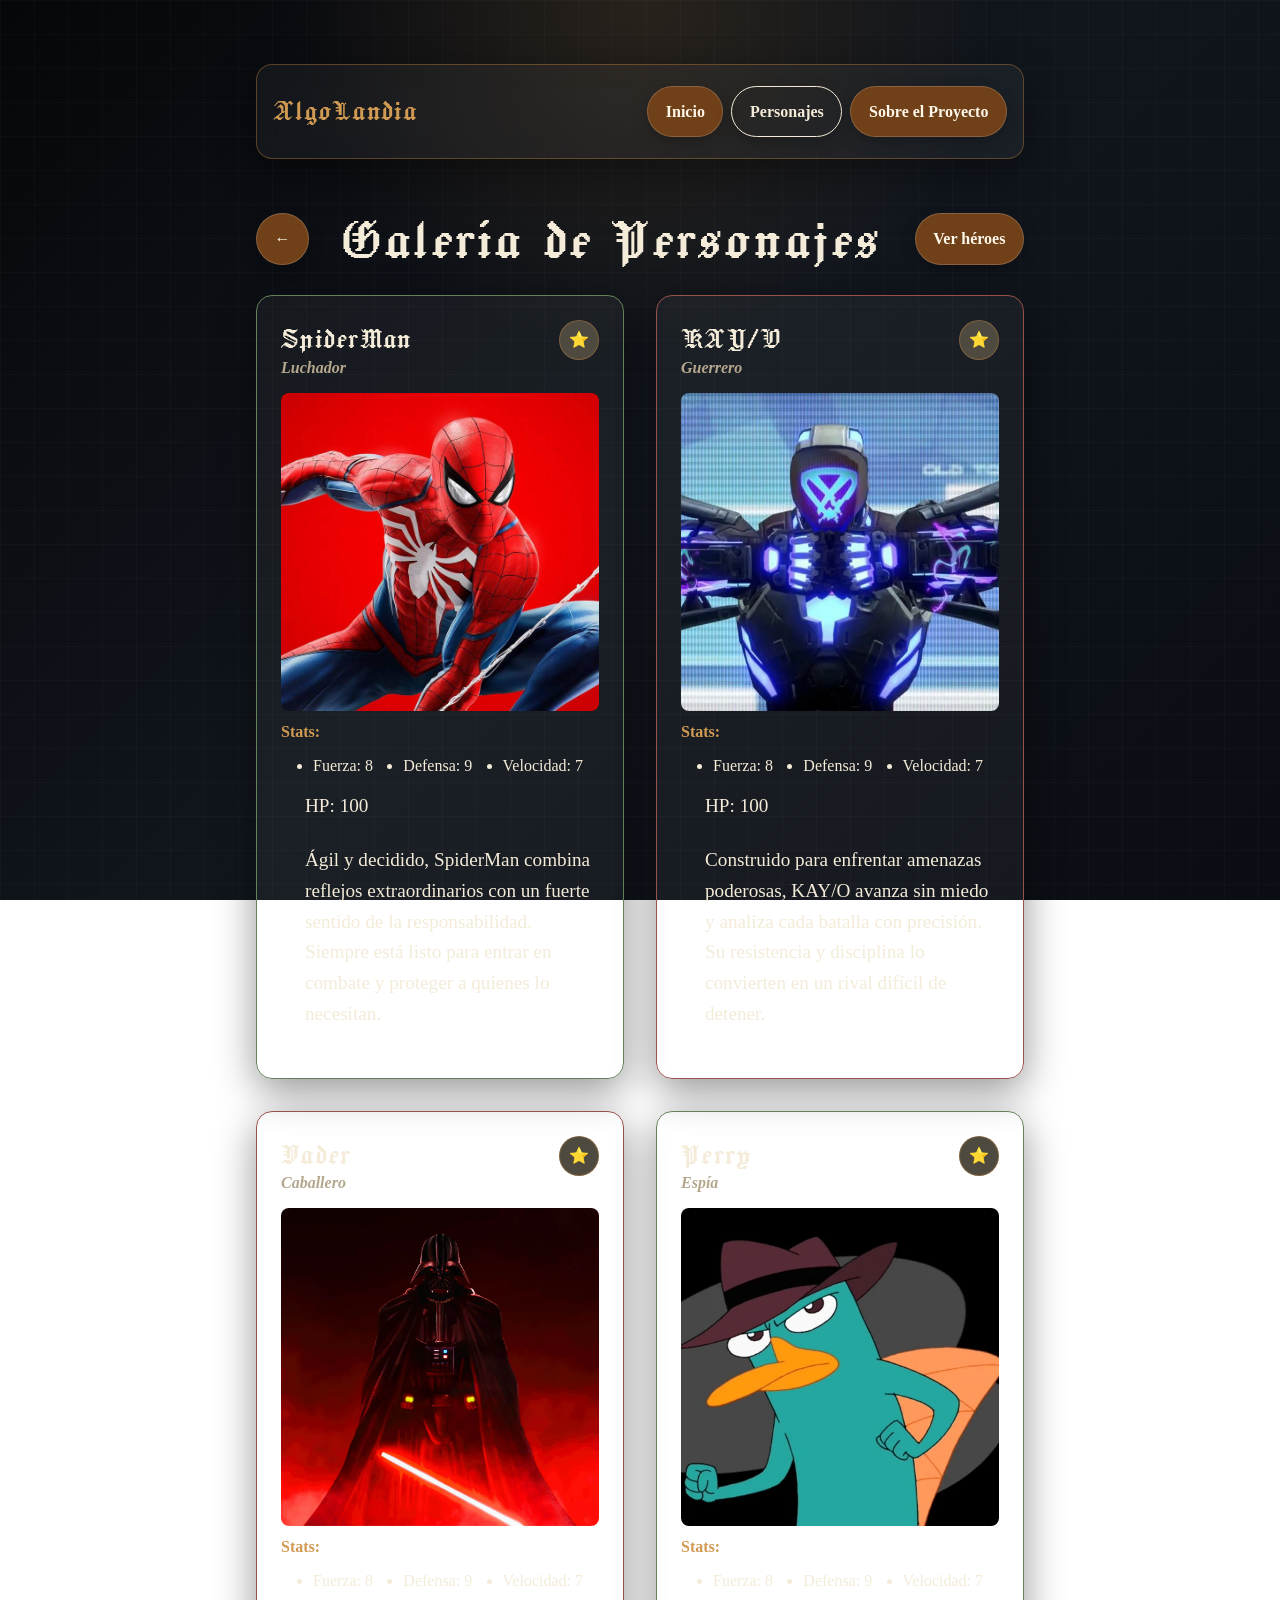
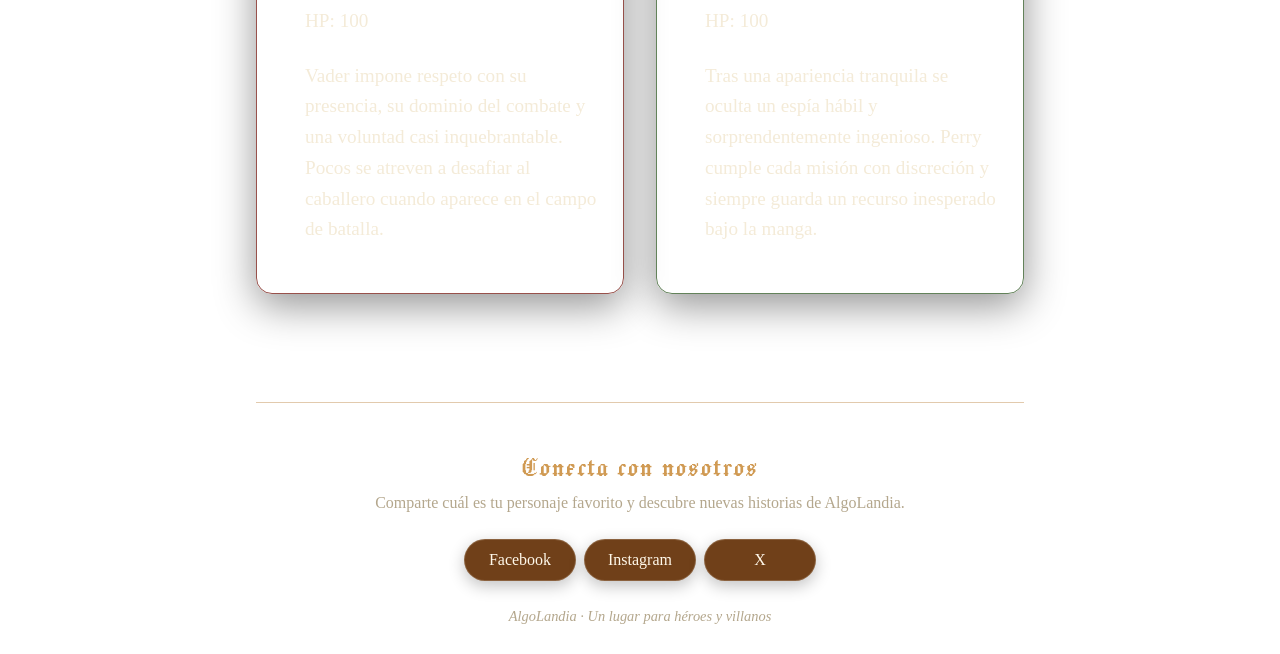
==== src/pages/personajes.html @ d3a714c1 "feat: improve Bootstrap layout and navigation" ====
<!DOCTYPE html>
<html lang="es-CO">

<head>
  <meta charset="UTF-8" />
  <meta name="viewport" content="width=device-width, initial-scale=1.0" />
  <title>Personajes de AlgoLandia</title>
  <link href="https://cdn.jsdelivr.net/npm/bootstrap@5.3.8/dist/css/bootstrap.min.css" rel="stylesheet" integrity="sha384-sRIl4kxILFvY47J16cr9ZwB07vP4J8+LH7qKQnuqkuIAvNWLzeN8tE5YBujZqJLB" crossorigin="anonymous">
  <link rel="stylesheet" href="../styles.css" />
</head>

<body class="site-body">
  <nav id="btnrow" class="site-navbar navbar navbar-expand-lg rounded-4 px-3 py-3 mb-5" data-bs-theme="dark" aria-label="Navegación principal">
    <div class="container-fluid px-0">
      <a class="navbar-brand me-4" href="../index.html">AlgoLandia</a>
      <button class="navbar-toggler" type="button" data-bs-toggle="collapse" data-bs-target="#main-navigation" aria-controls="main-navigation" aria-expanded="false" aria-label="Mostrar u ocultar navegación">
        <span class="navbar-toggler-icon"></span>
      </button>
      <div class="collapse navbar-collapse" id="main-navigation">
        <div id="nav-actions" class="navbar-nav ms-auto flex-wrap align-items-lg-center gap-2 pt-3 pt-lg-0">
          <a class="btn brand-btn rounded-pill fw-bold" href="../index.html">Inicio</a>
          <a class="btn brand-btn rounded-pill fw-bold active" href="./personajes.html" aria-current="page">Personajes</a>
          <a class="btn brand-btn rounded-pill fw-bold" href="#">Sobre el Proyecto</a>
        </div>
      </div>
    </div>
  </nav>
  <header id="head" class="page-header d-grid align-items-center gap-3">
    <a class="btn brand-btn rounded-pill fw-bold" href="../index.html" aria-label="Volver al inicio">&larr;</a>
    <h1 id="galeria-personajes" class="m-0 text-center">Galería de Personajes</h1>
  </header>
  <main>
    <div class="gallery-grid container-fluid d-flex flex-wrap justify-content-center align-items-stretch mt-4 px-0" id="galeria">

      <!-- SpiderMan -->

      <article class="card character-card p-4 rounded-4" data-tipo="heroe">
        <h2 class="nombre m-0">SpiderMan</h2>
        <h4 class="clase m-0 fst-italic">Luchador</h4>
        <img class="character-image img-fluid w-100 rounded-3 mt-3 mb-3" src="../../public/img/SpiderMan.png" alt="SpiderMan" />
        <div>
          <h4 class="card-subtitle mb-2">Stats:</h4>
          <ul class="stats d-flex justify-content-between gap-2 m-3 ps-3">
            <li>Fuerza: 8</li>
            <li>Defensa: 9</li>
            <li>Velocidad: 7</li>
          </ul>
          <p class="vida d-flex align-items-center gap-2 ms-4 mb-4">HP: 100</p>
        </div>
        <p class="ms-4 mb-4">Ágil y decidido, SpiderMan combina reflejos extraordinarios con un fuerte sentido de la responsabilidad.
          Siempre está listo para entrar en combate y proteger a quienes lo necesitan.</p>
      </article>

      <!-- KAYO -->

      <article class="card character-card p-4 rounded-4" data-tipo="villano">
        <h2 class="nombre m-0">KAY/O</h2>
        <h4 class="clase m-0 fst-italic">Guerrero</h4>
        <img class="character-image img-fluid w-100 rounded-3 mt-3 mb-3" src="../../public/img/KAYO.png" alt="KAY/O" />
        <div>
          <h4 class="card-subtitle mb-2">Stats:</h4>
          <ul class="stats d-flex justify-content-between gap-2 m-3 ps-3">
            <li>Fuerza: 8</li>
            <li>Defensa: 9</li>
            <li>Velocidad: 7</li>
          </ul>
          <p class="vida d-flex align-items-center gap-2 ms-4 mb-4">HP: 100</p>
        </div>
        <p class="ms-4 mb-4">Construido para enfrentar amenazas poderosas, KAY/O avanza sin miedo y analiza cada batalla con precisión.
          Su resistencia y disciplina lo convierten en un rival difícil de detener.</p>
      </article>

      <!-- Vader -->

      <article class="card character-card p-4 rounded-4" data-tipo="villano">
        <h2 class="nombre m-0">Vader</h2>
        <h4 class="clase m-0 fst-italic">Caballero</h4>
        <img class="character-image img-fluid w-100 rounded-3 mt-3 mb-3" src="../../public/img/Vader.png" alt="Vader" />
        <div>
          <h4 class="card-subtitle mb-2">Stats:</h4>
          <ul class="stats d-flex justify-content-between gap-2 m-3 ps-3">
            <li>Fuerza: 8</li>
            <li>Defensa: 9</li>
            <li>Velocidad: 7</li>
          </ul>
          <p class="vida d-flex align-items-center gap-2 ms-4 mb-4">HP: 100</p>
        </div>
        <p class="ms-4 mb-4">Vader impone respeto con su presencia, su dominio del combate y una voluntad casi inquebrantable. Pocos se
          atreven a desafiar al caballero cuando aparece en el campo de batalla.</p>
      </article>

      <!-- Perry -->

      <article class="card character-card p-4 rounded-4" data-tipo="heroe">
        <h2 class="nombre m-0">Perry</h2>
        <h4 class="clase m-0 fst-italic">Espía</h4>
        <img class="character-image img-fluid w-100 rounded-3 mt-3 mb-3" src="../../public/img/Perry.png" alt="Perry" />
        <div>
          <h4 class="card-subtitle mb-2">Stats:</h4>
          <ul class="stats d-flex justify-content-between gap-2 m-3 ps-3">
            <li>Fuerza: 8</li>
            <li>Defensa: 9</li>
            <li>Velocidad: 7</li>
          </ul>
          <p class="vida d-flex align-items-center gap-2 ms-4 mb-4">HP: 100</p>
        </div>
        <p class="ms-4 mb-4">Tras una apariencia tranquila se oculta un espía hábil y sorprendentemente ingenioso. Perry cumple cada
          misión con discreción y siempre guarda un recurso inesperado bajo la manga.</p>
      </article>

    </div>
  </main>

  <footer class="redes-pagina d-flex flex-column align-items-center justify-content-center pt-5 text-center">
    <h3 class="mb-1">Conecta con nosotros</h3>
    <p class="footer-copy mb-3">Comparte cuál es tu personaje favorito y descubre nuevas historias de AlgoLandia.</p>
    <nav class="d-flex flex-wrap align-items-center justify-content-center gap-2 my-2 mb-4 p-0" aria-label="Redes sociales">
      <a href="https://facebook.com" class="btn brand-btn social-link rounded-pill px-3 py-2">Facebook</a>
      <a href="https://instagram.com" class="btn brand-btn social-link rounded-pill px-3 py-2">Instagram</a>
      <a href="https://twitter.com" class="btn brand-btn social-link rounded-pill px-3 py-2">X</a>
    </nav>
    <p class="footer-note m-0 fst-italic">AlgoLandia · Un lugar para héroes y villanos</p>
  </footer>
  <script src="../js/personajes.js" defer></script>
  <script src="https://cdn.jsdelivr.net/npm/bootstrap@5.3.8/dist/js/bootstrap.bundle.min.js" integrity="sha384-FKyoEForCGlyvwx9Hj09JcYn3nv7wiPVlz7YYwJrWVcXK/BmnVDxM+D2scQbITxI" crossorigin="anonymous"></script>
</body>

</html>
---- src/styles.css ----
@import url("https://fonts.googleapis.com/css2?family=Jacquard+24&display=swap");

:root {
    --text: #f4ebd8;
    --muted: #b4a78d;
    --accent: #b9823d;
    --accent-hover: #d09a53;
    --accent-strong: #704019;
    --border: rgba(185, 130, 61, 0.42);
    --panel: rgba(255, 255, 255, 0.045);
    --shadow: 0 12px 40px rgba(0, 0, 0, 0.42);

    --heroe: #63825a;
    --heroe-soft: rgba(99, 130, 90, 0.16);
    --villano: #98514b;
    --villano-soft: rgba(152, 81, 75, 0.16);
}

html {
    min-width: 320px;
    min-height: 100%;
    background:
        radial-gradient(circle at top, rgba(185, 130, 61, 0.16), transparent 32%),
        linear-gradient(135deg, #06070a 0%, #11161d 50%, #0a0d13 100%);
    background-attachment: fixed;
}

.site-body {
    width: 60%;
    min-height: 100vh;
    margin: 5% auto 2%;
    font-family: Georgia, "Times New Roman", serif;
    line-height: 1.6;
    color: var(--text);
    background: transparent;
}

.site-body::before {
    content: "";
    position: fixed;
    inset: 0;
    pointer-events: none;
    background-image:
        linear-gradient(rgba(255, 255, 255, 0.025) 1px, transparent 1px),
        linear-gradient(90deg, rgba(255, 255, 255, 0.025) 1px, transparent 1px);
    background-size: 34px 34px;
}

.site-body > * {
    position: relative;
}

h1,
h2,
h3 {
    font-family: "Jacquard 24", Georgia, serif;
    letter-spacing: 0.04em;
}

h1 {
    font-size: clamp(2.8rem, 6vw, 4rem);
    line-height: 1;
}

p {
    font-family: "Times New Roman", Times, serif;
    font-size: 1.2rem;
}

.site-navbar {
    border: 1px solid var(--border);
    background-color: var(--panel);
    box-shadow: var(--shadow);
    backdrop-filter: blur(12px);
}

.site-navbar .navbar-brand {
    color: var(--accent-hover);
    font-family: "Jacquard 24", Georgia, serif;
    font-size: 2rem;
    letter-spacing: 0.04em;
}

.site-navbar .navbar-brand:hover,
.site-navbar .navbar-brand:focus {
    color: var(--text);
}

.site-navbar .navbar-toggler {
    border-color: var(--border);
}

.home-main {
    min-height: calc(80vh - 10rem);
}

.brand-btn {
    padding: 0.8rem 1.1rem;
    border: 1px solid rgba(244, 235, 216, 0.2);
    color: #fff8ea;
    background-color: var(--accent-strong);
    box-shadow: 0 5px 16px rgba(0, 0, 0, 0.24);
    font-family: inherit;
    transition: transform 0.2s ease, background-color 0.2s ease, border-color 0.2s ease;
}

.brand-btn:hover {
    border-color: var(--accent-hover);
    color: #fff8ea;
    background-color: #845025;
    transform: translateY(-2px);
}

.brand-btn:focus-visible,
.favorite-btn:focus-visible {
    outline: 3px solid var(--accent-hover);
    outline-offset: 3px;
}

.brand-btn:disabled {
    cursor: wait;
    opacity: 0.7;
    transform: none;
}

.favorite-btn {
    width: 2.5rem;
    height: 2.5rem;
    border: 1px solid var(--border);
    color: var(--text);
    background-color: #4f4a3f;
    font-family: inherit;
    text-decoration: none;
    cursor: pointer;
    transition: transform 0.2s ease, background-color 0.2s ease;
}

.favorite-btn:hover {
    background-color: var(--accent-strong);
    transform: scale(1.06);
}

.page-header {
    grid-template-columns: auto minmax(0, 1fr) auto;
}

.gallery-grid {
    gap: 2rem;
}

.character-card {
    display: block;
    flex: 1 1 360px;
    max-width: 500px;
    border-color: var(--border);
    color: var(--text);
    background-color: var(--panel);
    box-shadow: var(--shadow);
    transition: transform 0.3s ease, background-color 0.3s ease, border-color 0.3s ease, box-shadow 0.3s ease;
}

.character-image {
    aspect-ratio: 1 / 1;
    object-fit: cover;
    object-position: top;
}

.character-card:hover {
    box-shadow: 0 16px 46px rgba(0, 0, 0, 0.5);
    transform: translateY(-4px);
}

[data-tipo="heroe"] {
    border-color: var(--heroe);
}

[data-tipo="heroe"]:hover {
    border-color: #83a579;
    background-color: var(--heroe-soft);
}

[data-tipo="villano"] {
    border-color: var(--villano);
}

[data-tipo="villano"]:hover {
    border-color: #b66b64;
    background-color: var(--villano-soft);
}

.nombre {
    font-size: 2rem;
}

.clase {
    color: var(--muted);
}

.character-card h4,
.stats {
    font-family: Georgia, "Times New Roman", serif;
    font-size: 1rem;
    line-height: normal;
}

.character-card h4 {
    font-weight: 700;
}

.card-subtitle {
    color: var(--accent-hover);
}

#filter {
    margin: 0;
}

.redes-pagina {
    margin-top: clamp(4rem, 12vh, 7rem);
    border-top: 1px solid var(--border);
}

.redes-pagina h3 {
    color: var(--accent-hover);
    font-size: 1.8rem;
}

.daily-quote-panel {
    max-width: 42rem;
    border: 1px solid var(--border);
    background:
        linear-gradient(135deg, rgba(185, 130, 61, 0.1), rgba(255, 255, 255, 0.025));
    box-shadow: 0 10px 28px rgba(0, 0, 0, 0.24);
}

.daily-quote-title {
    color: var(--accent-hover);
    font-family: "Jacquard 24", Georgia, serif;
    font-size: 1.65rem;
    letter-spacing: 0.04em;
}

.daily-quote-copy {
    color: var(--muted);
    font-size: 1rem;
}

.quote {
    color: var(--text);
    background-color: rgba(6, 7, 10, 0.56);
    border-left: 3px solid var(--accent);
    box-shadow: inset 0 0 0 1px rgba(244, 235, 216, 0.06);
}

.social-link {
    min-width: 7rem;
}

.footer-copy {
    max-width: 34rem;
    color: var(--muted);
    font-size: 1rem;
}

.footer-note {
    color: var(--muted);
    font-size: 0.9rem;
}

.resaltado {
    box-shadow: 0 0 0 2px var(--accent), var(--shadow);
}

@media (max-width: 900px) {
    .site-body {
        width: auto;
        margin: 2rem 1.25rem;
    }

    .page-header {
        grid-template-columns: auto minmax(0, 1fr);
    }

    #filter {
        grid-column: 1 / -1;
        width: 100%;
    }
}

@media (max-width: 520px) {
    .site-body {
        margin: 1.25rem 0.75rem;
    }

    .home-main {
        padding-top: 2rem;
    }

    .site-body main > p,
    .character-card p {
        margin-left: 0 !important;
    }

    .stats {
        flex-direction: column;
    }

    #btnrow .btn {
        width: 100%;
    }
}

@media (prefers-reduced-motion: reduce) {
    *,
    *::before,
    *::after {
        transition-duration: 0.01ms !important;
    }
}
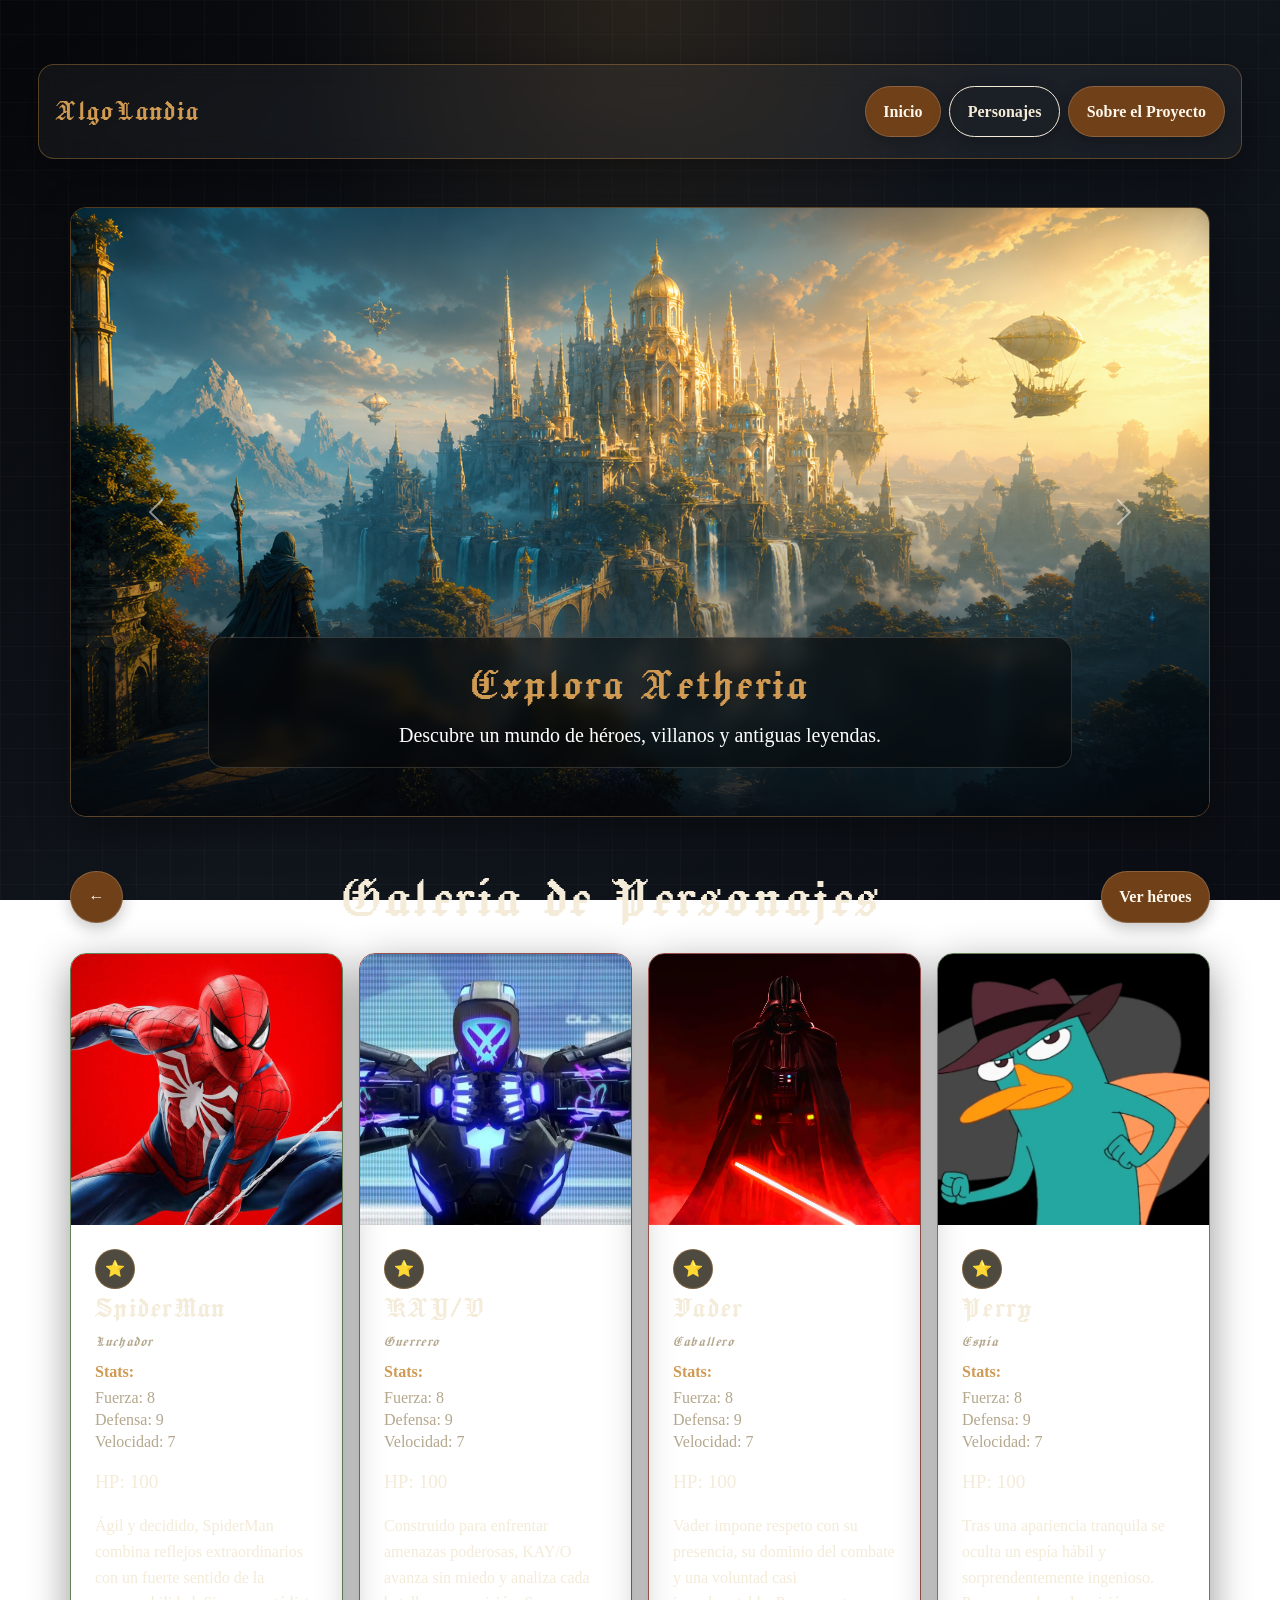
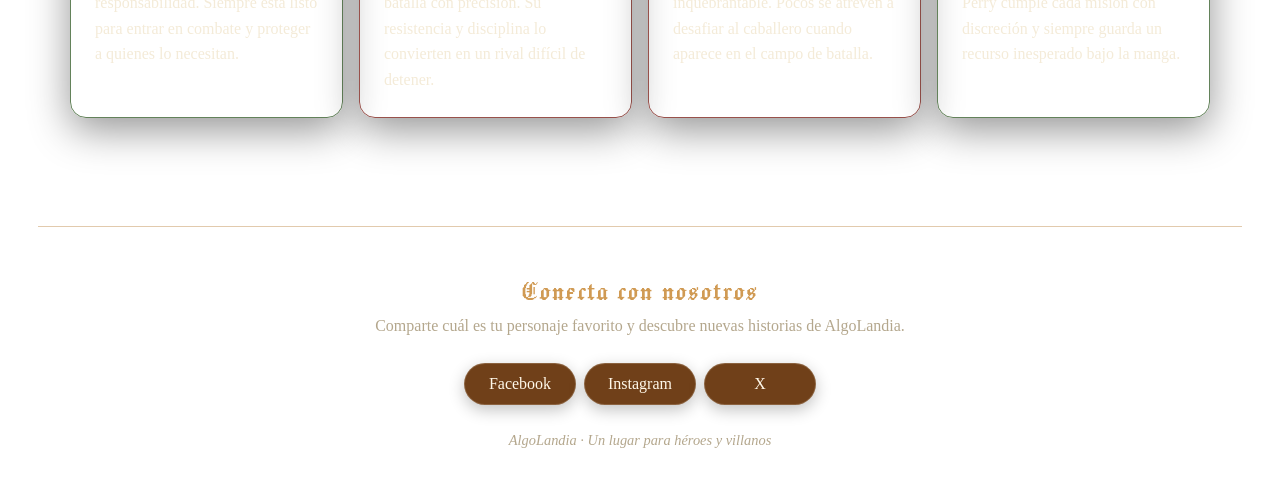
==== commit cd4e9649: "feat: enhance character gallery page with carousel and responsive grid - Integrates a dynamic image " ====
--- a/src/pages/personajes.html
+++ b/src/pages/personajes.html
@@ -25,90 +25,137 @@
       </div>
     </div>
   </nav>
-  <header id="head" class="page-header d-grid align-items-center gap-3">
-    <a class="btn brand-btn rounded-pill fw-bold" href="../index.html" aria-label="Volver al inicio">&larr;</a>
-    <h1 id="galeria-personajes" class="m-0 text-center">Galería de Personajes</h1>
-  </header>
   <main>
-    <div class="gallery-grid container-fluid d-flex flex-wrap justify-content-center align-items-stretch mt-4 px-0" id="galeria">
+    <section class="container px-0 mb-5" aria-label="Presentación de Legends of Aetheria">
+      <div id="aetheria-carousel" class="aetheria-carousel carousel slide carousel-fade rounded-4 overflow-hidden" data-bs-ride="carousel" data-bs-interval="7000">
+        <div class="carousel-inner">
+          <div class="carousel-item active">
+            <img class="carousel-image d-block w-100" src="../../public/img/aetheria-explora.png" alt="Ciudadela luminosa de Aetheria entre montañas y cascadas" />
+            <div class="carousel-caption d-block rounded-4">
+              <h2>Explora Aetheria</h2>
+              <p>Descubre un mundo de héroes, villanos y antiguas leyendas.</p>
+            </div>
+          </div>
+          <div class="carousel-item">
+            <img class="carousel-image d-block w-100" src="../../public/img/aetheria-forja.png" alt="Héroe forjando una espada mágica en un taller ancestral" />
+            <div class="carousel-caption d-block rounded-4">
+              <h2>Forja tu leyenda</h2>
+              <p>Elige tu personaje y comienza tu propia aventura.</p>
+            </div>
+          </div>
+          <div class="carousel-item">
+            <img class="carousel-image d-block w-100" src="../../public/img/aetheria-aventura.png" alt="Grupo de aventureros cruzando un puente hacia una torre iluminada" />
+            <div class="carousel-caption d-block rounded-4">
+              <h2>Comparte la aventura</h2>
+              <p>Juega, diviértete y encuentra aliados en el camino.</p>
+            </div>
+          </div>
+        </div>
+        <button class="carousel-control-prev" type="button" data-bs-target="#aetheria-carousel" data-bs-slide="prev">
+          <span class="carousel-control-prev-icon" aria-hidden="true"></span>
+          <span class="visually-hidden">Anterior</span>
+        </button>
+        <button class="carousel-control-next" type="button" data-bs-target="#aetheria-carousel" data-bs-slide="next">
+          <span class="carousel-control-next-icon" aria-hidden="true"></span>
+          <span class="visually-hidden">Siguiente</span>
+        </button>
+      </div>
+    </section>
 
-      <!-- SpiderMan -->
+    <section class="container px-0" aria-labelledby="galeria-personajes">
+      <header id="head" class="page-header d-grid align-items-center gap-3 mb-4">
+        <a class="btn brand-btn rounded-pill fw-bold" href="../index.html" aria-label="Volver al inicio">&larr;</a>
+        <h1 id="galeria-personajes" class="m-0 text-center">Galería de Personajes</h1>
+      </header>
 
-      <article class="card character-card p-4 rounded-4" data-tipo="heroe">
-        <h2 class="nombre m-0">SpiderMan</h2>
-        <h4 class="clase m-0 fst-italic">Luchador</h4>
-        <img class="character-image img-fluid w-100 rounded-3 mt-3 mb-3" src="../../public/img/SpiderMan.png" alt="SpiderMan" />
-        <div>
-          <h4 class="card-subtitle mb-2">Stats:</h4>
-          <ul class="stats d-flex justify-content-between gap-2 m-3 ps-3">
-            <li>Fuerza: 8</li>
-            <li>Defensa: 9</li>
-            <li>Velocidad: 7</li>
-          </ul>
-          <p class="vida d-flex align-items-center gap-2 ms-4 mb-4">HP: 100</p>
+      <div class="row g-3" id="galeria">
+
+        <!-- SpiderMan -->
+
+        <div class="character-column col-12 col-md-6 col-lg-3">
+          <article class="ficha card character-card h-100 rounded-4 overflow-hidden" data-tipo="heroe">
+            <img class="character-image card-img-top img-fluid w-100" src="../../public/img/SpiderMan.png" alt="SpiderMan" />
+            <div class="card-body d-flex flex-column p-4">
+              <h2 class="nombre m-0">SpiderMan</h2>
+              <h3 class="clase fs-6 mt-1 mb-3 fst-italic">Luchador</h3>
+              <h4 class="card-subtitle mb-2">Stats:</h4>
+              <ul class="stats list-unstyled d-grid gap-1 mb-3">
+                <li>Fuerza: 8</li>
+                <li>Defensa: 9</li>
+                <li>Velocidad: 7</li>
+              </ul>
+              <p class="vida d-flex align-items-center gap-2 mb-3">HP: 100</p>
+              <p class="card-text mb-0">Ágil y decidido, SpiderMan combina reflejos extraordinarios con un fuerte sentido de la responsabilidad.
+                Siempre está listo para entrar en combate y proteger a quienes lo necesitan.</p>
+            </div>
+          </article>
         </div>
-        <p class="ms-4 mb-4">Ágil y decidido, SpiderMan combina reflejos extraordinarios con un fuerte sentido de la responsabilidad.
-          Siempre está listo para entrar en combate y proteger a quienes lo necesitan.</p>
-      </article>
 
-      <!-- KAYO -->
+        <!-- KAYO -->
 
-      <article class="card character-card p-4 rounded-4" data-tipo="villano">
-        <h2 class="nombre m-0">KAY/O</h2>
-        <h4 class="clase m-0 fst-italic">Guerrero</h4>
-        <img class="character-image img-fluid w-100 rounded-3 mt-3 mb-3" src="../../public/img/KAYO.png" alt="KAY/O" />
-        <div>
-          <h4 class="card-subtitle mb-2">Stats:</h4>
-          <ul class="stats d-flex justify-content-between gap-2 m-3 ps-3">
-            <li>Fuerza: 8</li>
-            <li>Defensa: 9</li>
-            <li>Velocidad: 7</li>
-          </ul>
-          <p class="vida d-flex align-items-center gap-2 ms-4 mb-4">HP: 100</p>
+        <div class="character-column col-12 col-md-6 col-lg-3">
+          <article class="ficha card character-card h-100 rounded-4 overflow-hidden" data-tipo="villano">
+            <img class="character-image card-img-top img-fluid w-100" src="../../public/img/KAYO.png" alt="KAY/O" />
+            <div class="card-body d-flex flex-column p-4">
+              <h2 class="nombre m-0">KAY/O</h2>
+              <h3 class="clase fs-6 mt-1 mb-3 fst-italic">Guerrero</h3>
+              <h4 class="card-subtitle mb-2">Stats:</h4>
+              <ul class="stats list-unstyled d-grid gap-1 mb-3">
+                <li>Fuerza: 8</li>
+                <li>Defensa: 9</li>
+                <li>Velocidad: 7</li>
+              </ul>
+              <p class="vida d-flex align-items-center gap-2 mb-3">HP: 100</p>
+              <p class="card-text mb-0">Construido para enfrentar amenazas poderosas, KAY/O avanza sin miedo y analiza cada batalla con precisión.
+                Su resistencia y disciplina lo convierten en un rival difícil de detener.</p>
+            </div>
+          </article>
         </div>
-        <p class="ms-4 mb-4">Construido para enfrentar amenazas poderosas, KAY/O avanza sin miedo y analiza cada batalla con precisión.
-          Su resistencia y disciplina lo convierten en un rival difícil de detener.</p>
-      </article>
 
-      <!-- Vader -->
+        <!-- Vader -->
 
-      <article class="card character-card p-4 rounded-4" data-tipo="villano">
-        <h2 class="nombre m-0">Vader</h2>
-        <h4 class="clase m-0 fst-italic">Caballero</h4>
-        <img class="character-image img-fluid w-100 rounded-3 mt-3 mb-3" src="../../public/img/Vader.png" alt="Vader" />
-        <div>
-          <h4 class="card-subtitle mb-2">Stats:</h4>
-          <ul class="stats d-flex justify-content-between gap-2 m-3 ps-3">
-            <li>Fuerza: 8</li>
-            <li>Defensa: 9</li>
-            <li>Velocidad: 7</li>
-          </ul>
-          <p class="vida d-flex align-items-center gap-2 ms-4 mb-4">HP: 100</p>
+        <div class="character-column col-12 col-md-6 col-lg-3">
+          <article class="ficha card character-card h-100 rounded-4 overflow-hidden" data-tipo="villano">
+            <img class="character-image card-img-top img-fluid w-100" src="../../public/img/Vader.png" alt="Vader" />
+            <div class="card-body d-flex flex-column p-4">
+              <h2 class="nombre m-0">Vader</h2>
+              <h3 class="clase fs-6 mt-1 mb-3 fst-italic">Caballero</h3>
+              <h4 class="card-subtitle mb-2">Stats:</h4>
+              <ul class="stats list-unstyled d-grid gap-1 mb-3">
+                <li>Fuerza: 8</li>
+                <li>Defensa: 9</li>
+                <li>Velocidad: 7</li>
+              </ul>
+              <p class="vida d-flex align-items-center gap-2 mb-3">HP: 100</p>
+              <p class="card-text mb-0">Vader impone respeto con su presencia, su dominio del combate y una voluntad casi inquebrantable. Pocos se
+                atreven a desafiar al caballero cuando aparece en el campo de batalla.</p>
+            </div>
+          </article>
         </div>
-        <p class="ms-4 mb-4">Vader impone respeto con su presencia, su dominio del combate y una voluntad casi inquebrantable. Pocos se
-          atreven a desafiar al caballero cuando aparece en el campo de batalla.</p>
-      </article>
 
-      <!-- Perry -->
+        <!-- Perry -->
 
-      <article class="card character-card p-4 rounded-4" data-tipo="heroe">
-        <h2 class="nombre m-0">Perry</h2>
-        <h4 class="clase m-0 fst-italic">Espía</h4>
-        <img class="character-image img-fluid w-100 rounded-3 mt-3 mb-3" src="../../public/img/Perry.png" alt="Perry" />
-        <div>
-          <h4 class="card-subtitle mb-2">Stats:</h4>
-          <ul class="stats d-flex justify-content-between gap-2 m-3 ps-3">
-            <li>Fuerza: 8</li>
-            <li>Defensa: 9</li>
-            <li>Velocidad: 7</li>
-          </ul>
-          <p class="vida d-flex align-items-center gap-2 ms-4 mb-4">HP: 100</p>
+        <div class="character-column col-12 col-md-6 col-lg-3">
+          <article class="ficha card character-card h-100 rounded-4 overflow-hidden" data-tipo="heroe">
+            <img class="character-image card-img-top img-fluid w-100" src="../../public/img/Perry.png" alt="Perry" />
+            <div class="card-body d-flex flex-column p-4">
+              <h2 class="nombre m-0">Perry</h2>
+              <h3 class="clase fs-6 mt-1 mb-3 fst-italic">Espía</h3>
+              <h4 class="card-subtitle mb-2">Stats:</h4>
+              <ul class="stats list-unstyled d-grid gap-1 mb-3">
+                <li>Fuerza: 8</li>
+                <li>Defensa: 9</li>
+                <li>Velocidad: 7</li>
+              </ul>
+              <p class="vida d-flex align-items-center gap-2 mb-3">HP: 100</p>
+              <p class="card-text mb-0">Tras una apariencia tranquila se oculta un espía hábil y sorprendentemente ingenioso. Perry cumple cada
+                misión con discreción y siempre guarda un recurso inesperado bajo la manga.</p>
+            </div>
+          </article>
         </div>
-        <p class="ms-4 mb-4">Tras una apariencia tranquila se oculta un espía hábil y sorprendentemente ingenioso. Perry cumple cada
-          misión con discreción y siempre guarda un recurso inesperado bajo la manga.</p>
-      </article>
 
-    </div>
+      </div>
+    </section>
   </main>
 
   <footer class="redes-pagina d-flex flex-column align-items-center justify-content-center pt-5 text-center">
--- a/src/styles.css
+++ b/src/styles.css
@@ -26,7 +26,7 @@
 }
 
 .site-body {
-    width: 60%;
+    width: min(94%, 1440px);
     min-height: 100vh;
     margin: 5% auto 2%;
     font-family: Georgia, "Times New Roman", serif;
@@ -144,14 +144,47 @@
     grid-template-columns: auto minmax(0, 1fr) auto;
 }
 
-.gallery-grid {
-    gap: 2rem;
+.aetheria-carousel {
+    border: 1px solid var(--border);
+    box-shadow: var(--shadow);
+}
+
+.carousel-image {
+    height: clamp(22rem, 48vw, 38rem);
+    object-fit: cover;
+    object-position: center;
+}
+
+.aetheria-carousel .carousel-item::after {
+    content: "";
+    position: absolute;
+    inset: 0;
+    background: linear-gradient(to top, rgba(6, 7, 10, 0.84), transparent 58%);
+}
+
+.aetheria-carousel .carousel-caption {
+    z-index: 1;
+    right: 12%;
+    bottom: clamp(1.25rem, 4vw, 3rem);
+    left: 12%;
+    padding: 1rem;
+    background-color: rgba(6, 7, 10, 0.58);
+    border: 1px solid rgba(244, 235, 216, 0.16);
+    backdrop-filter: blur(8px);
+}
+
+.aetheria-carousel .carousel-caption h2 {
+    margin-bottom: 0.25rem;
+    color: var(--accent-hover);
+    font-size: clamp(2rem, 4vw, 3.4rem);
+}
+
+.aetheria-carousel .carousel-caption p {
+    margin: 0;
+    font-size: clamp(0.95rem, 2vw, 1.25rem);
 }
 
 .character-card {
-    display: block;
-    flex: 1 1 360px;
-    max-width: 500px;
     border-color: var(--border);
     color: var(--text);
     background-color: var(--panel);
@@ -163,6 +196,11 @@
     aspect-ratio: 1 / 1;
     object-fit: cover;
     object-position: top;
+}
+
+.character-card .card-text {
+    color: var(--text);
+    font-size: 1rem;
 }
 
 .character-card:hover {
@@ -201,6 +239,10 @@
     font-family: Georgia, "Times New Roman", serif;
     font-size: 1rem;
     line-height: normal;
+}
+
+.stats {
+    color: var(--muted);
 }
 
 .character-card h4 {
@@ -296,13 +338,19 @@
         padding-top: 2rem;
     }
 
-    .site-body main > p,
-    .character-card p {
+    .site-body main > p {
         margin-left: 0 !important;
     }
 
-    .stats {
-        flex-direction: column;
+    .carousel-image {
+        height: 24rem;
+    }
+
+    .aetheria-carousel .carousel-caption {
+        right: 8%;
+        bottom: 1rem;
+        left: 8%;
+        padding: 0.75rem;
     }
 
     #btnrow .btn {
